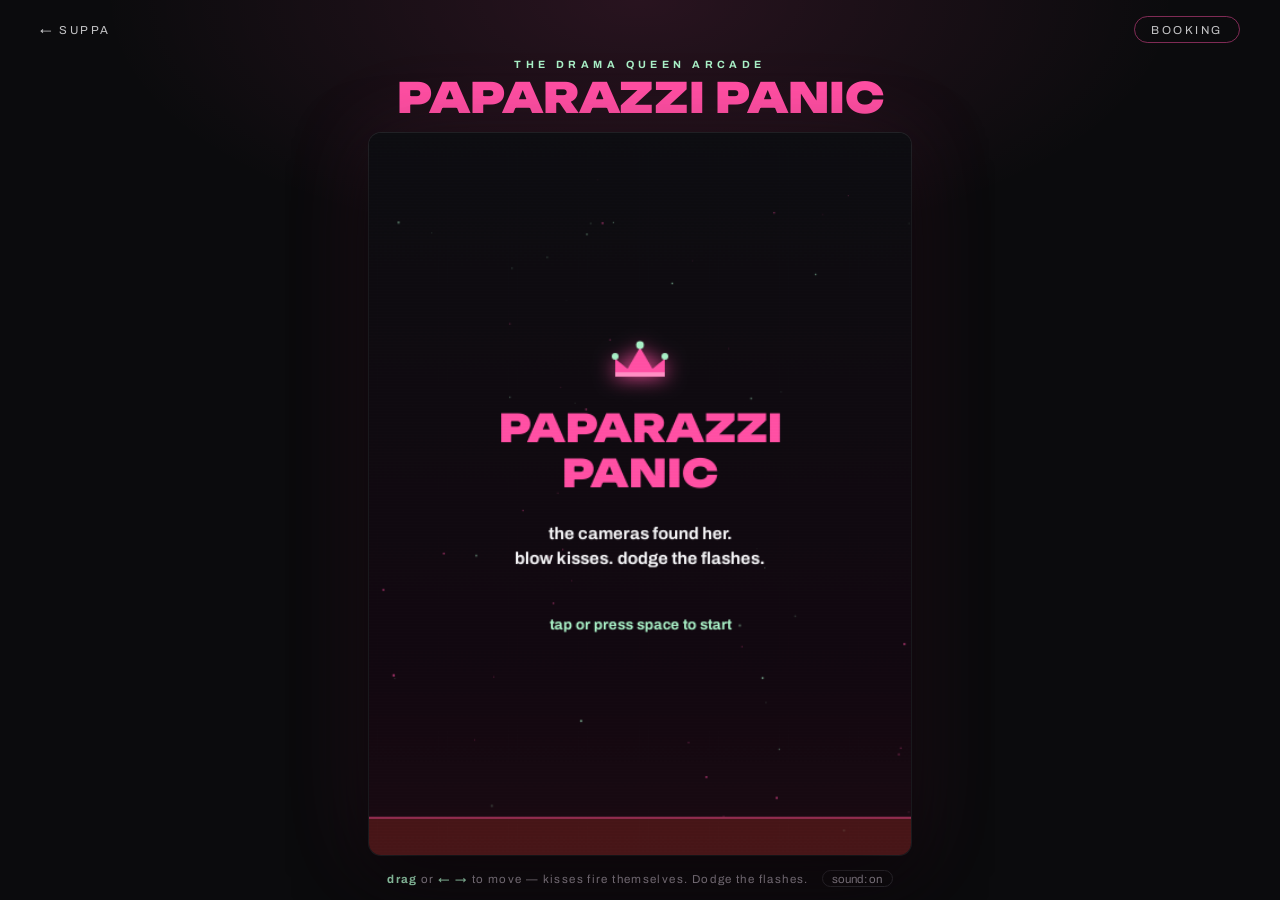
==== play.html @ ea1f2266 "Paparazzi Panic: the Drama Queen arcade Original fixed-shooter mini game themed to the single's fame" ====
<!DOCTYPE html>
<html lang="en">
<head>
  <meta charset="UTF-8">
  <meta name="viewport" content="width=device-width, initial-scale=1.0, user-scalable=no">
  <title>Paparazzi Panic — SUPPA</title>
  <meta name="description" content="Paparazzi Panic — the Drama Queen arcade. Blow kisses, dodge the flashes, survive the wave.">
  <meta property="og:title" content="Paparazzi Panic — SUPPA">
  <meta property="og:description" content="The Drama Queen arcade: blow kisses, dodge the flashes.">
  <meta property="og:image" content="assets/cover.jpg">
  <meta name="theme-color" content="#0b0b0d">
  <link rel="preconnect" href="https://fonts.googleapis.com">
  <link rel="preconnect" href="https://fonts.gstatic.com" crossorigin>
  <link href="https://fonts.googleapis.com/css2?family=Unbounded:wght@600;800;900&family=Archivo:wght@400;500;700&display=swap" rel="stylesheet">
  <style>
    :root {
      --canvas: #0b0b0d; --pink: #ff4fa3; --mint: #a8f0c6;
      --text: #f2f2f4; --muted: #a09aa4;
      --font-display: "Unbounded", "Arial Black", sans-serif;
      --font-sans: "Archivo", system-ui, sans-serif;
    }
    * { margin: 0; padding: 0; box-sizing: border-box; }
    html, body { height: 100%; }
    body {
      background:
        radial-gradient(60% 40% at 50% 0%, rgba(255, 79, 163, 0.12), transparent 70%),
        var(--canvas);
      color: var(--text);
      font-family: var(--font-sans);
      display: flex; flex-direction: column;
      overflow: hidden;
      touch-action: none;
    }
    ::selection { background: var(--mint); color: #0b0b0d; }

    .nav {
      display: flex; align-items: center; justify-content: space-between;
      padding: 1rem clamp(1.2rem, 4vw, 2.5rem);
      flex: 0 0 auto;
    }
    .nav a {
      color: var(--text); text-decoration: none;
      font-size: 0.72rem; letter-spacing: 0.22em; text-transform: uppercase;
      opacity: 0.8; transition: opacity 0.2s;
    }
    .nav a:hover { opacity: 1; }
    .nav__pill {
      border: 1px solid rgba(255, 79, 163, 0.6);
      border-radius: 999px; padding: 0.42rem 1rem;
    }

    .head { text-align: center; flex: 0 0 auto; padding: 0 1rem; }
    .head p {
      color: var(--mint);
      font-size: 0.66rem; font-weight: 700;
      letter-spacing: 0.42em; text-transform: uppercase;
    }
    .head h1 {
      font-family: var(--font-display);
      font-weight: 900;
      font-size: clamp(1.4rem, 5vw, 2.6rem);
      color: var(--pink);
      text-transform: uppercase;
      line-height: 1.05;
      margin-top: 0.35rem;
    }

    .stage {
      flex: 1 1 auto;
      display: flex; align-items: center; justify-content: center;
      padding: 0.8rem 1rem 0.4rem;
      min-height: 0;
    }
    .frame {
      position: relative;
      height: 100%;
      max-height: 100%;
      aspect-ratio: 480 / 640;
      max-width: 94vw;
      border-radius: 12px;
      overflow: hidden;
      box-shadow:
        0 24px 70px rgba(0, 0, 0, 0.65),
        0 0 0 1px #26262b,
        0 0 90px rgba(255, 79, 163, 0.12);
      background: #0d0d10;
    }
    canvas { position: absolute; inset: 0; width: 100%; height: 100%; display: block; }
    /* soft CRT scanlines over the game */
    .frame::after {
      content: "";
      position: absolute; inset: 0; pointer-events: none;
      background: repeating-linear-gradient(0deg, rgba(255,255,255,0.028) 0 1px, transparent 1px 3px);
      mix-blend-mode: overlay;
    }

    .hint {
      flex: 0 0 auto;
      text-align: center;
      color: var(--muted);
      font-size: 0.72rem;
      letter-spacing: 0.12em;
      padding: 0.55rem 1rem calc(0.8rem + env(safe-area-inset-bottom));
    }
    .hint b { color: var(--mint); font-weight: 700; }
    #mute {
      background: none; border: 1px solid #2c2c31; border-radius: 999px;
      color: var(--muted); font: inherit; cursor: pointer;
      padding: 0.1rem 0.6rem; margin-left: 0.6rem;
    }
  </style>
</head>
<body>
  <nav class="nav">
    <a href="index.html">← SUPPA</a>
    <a class="nav__pill" href="index.html#booking">Booking</a>
  </nav>

  <div class="head">
    <p>the drama queen arcade</p>
    <h1>Paparazzi Panic</h1>
  </div>

  <div class="stage">
    <div class="frame">
      <canvas id="game"></canvas>
    </div>
  </div>

  <p class="hint">
    <b>drag</b> or <b>← →</b> to move — kisses fire themselves. Dodge the flashes.
    <button id="mute" aria-label="Toggle sound">sound: on</button>
  </p>

  <script>
  (function () {
    'use strict';

    /* ---------- stage ---------- */
    var W = 480, H = 640;
    var canvas = document.getElementById('game');
    var ctx = canvas.getContext('2d');
    function fit() {
      var dpr = Math.min(window.devicePixelRatio || 1, 2);
      canvas.width = W * dpr; canvas.height = H * dpr;
      ctx.setTransform(dpr, 0, 0, dpr, 0, 0);
    }
    fit(); window.addEventListener('resize', fit);

    var PINK = '#ff4fa3', MINT = '#a8f0c6', INK = '#0b0b0d', WHITE = '#f2f2f4';

    /* ---------- tiny synth (no assets) ---------- */
    var AC = window.AudioContext || window.webkitAudioContext;
    var ac = null, muted = false;
    function beep(freq, dur, type, vol, slide) {
      if (muted) return;
      if (!ac) { try { ac = new AC(); } catch (e) { return; } }
      if (ac.state === 'suspended') ac.resume();
      var o = ac.createOscillator(), g = ac.createGain();
      o.type = type || 'square';
      o.frequency.setValueAtTime(freq, ac.currentTime);
      if (slide) o.frequency.exponentialRampToValueAtTime(Math.max(30, freq + slide), ac.currentTime + dur);
      g.gain.setValueAtTime(vol || 0.05, ac.currentTime);
      g.gain.exponentialRampToValueAtTime(0.0001, ac.currentTime + dur);
      o.connect(g); g.connect(ac.destination);
      o.start(); o.stop(ac.currentTime + dur);
    }
    var sfx = {
      kiss: function () { beep(880, 0.07, 'square', 0.03); },
      pop: function () { beep(520, 0.12, 'square', 0.05, -300); },
      hit: function () { beep(140, 0.3, 'sawtooth', 0.08, -80); },
      wave: function () { beep(440, 0.1, 'square', 0.04); setTimeout(function () { beep(660, 0.1, 'square', 0.04); }, 90); setTimeout(function () { beep(880, 0.14, 'square', 0.04); }, 180); },
    };
    var muteBtn = document.getElementById('mute');
    muteBtn.addEventListener('click', function () {
      muted = !muted;
      muteBtn.textContent = 'sound: ' + (muted ? 'off' : 'on');
    });
    window.addEventListener('keydown', function (e) { if (e.key === 'm' || e.key === 'M') muteBtn.click(); });

    /* ---------- state ---------- */
    var STATE = 'title'; // title | playing | over
    var score = 0, wave = 0, lives = 3;
    var hs = 0;
    try { hs = parseInt(localStorage.getItem('suppa_arcade_hs') || '0', 10) || 0; } catch (e) {}

    var player, kisses, cams, bolts, parts, stars;
    var fireTimer = 0, stepTimer = 0, stepDir = 1, stepEvery = 0.9;
    var shake = 0, flashT = 0, iframes = 0, waveBanner = 0;
    var keys = {};

    function reset() {
      score = 0; wave = 0; lives = 3;
      player = { x: W / 2, y: H - 58, w: 44, h: 30, tx: W / 2 };
      kisses = []; bolts = []; parts = [];
      newWave();
    }

    function newWave() {
      wave++;
      cams = [];
      var cols = Math.min(5 + Math.floor((wave - 1) / 2), 8);
      var rows = Math.min(3 + Math.floor((wave - 1) / 3), 5);
      var gx = 52, gy = 46;
      var ox = (W - (cols - 1) * gx) / 2;
      for (var r = 0; r < rows; r++)
        for (var c = 0; c < cols; c++)
          cams.push({ x: ox + c * gx, y: 86 + r * gy, w: 34, h: 24, flash: 0 });
      stepDir = 1;
      stepEvery = Math.max(0.16, 0.85 - wave * 0.06);
      stepTimer = 0;
      waveBanner = 1.6;
      if (wave > 1) { score += 50; sfx.wave(); }
    }

    /* backdrop stars — slow pink/mint dust */
    stars = [];
    for (var i = 0; i < 60; i++)
      stars.push({ x: Math.random() * W, y: Math.random() * H, s: Math.random() * 1.6 + 0.4, v: Math.random() * 12 + 4, c: Math.random() < 0.5 ? PINK : MINT, a: Math.random() * 0.5 + 0.15 });

    /* ---------- input ---------- */
    window.addEventListener('keydown', function (e) {
      keys[e.key] = true;
      if (e.key === ' ' || e.key === 'Enter') { advance(); e.preventDefault(); }
    });
    window.addEventListener('keyup', function (e) { keys[e.key] = false; });

    function canvasX(e) {
      var r = canvas.getBoundingClientRect();
      var cx = (e.touches ? e.touches[0].clientX : e.clientX) - r.left;
      return cx / r.width * W;
    }
    var dragging = false;
    canvas.addEventListener('pointerdown', function (e) {
      dragging = true;
      if (player) player.tx = canvasX(e);
      advance();
    });
    window.addEventListener('pointermove', function (e) {
      if (dragging && player) player.tx = canvasX(e);
    });
    window.addEventListener('pointerup', function () { dragging = false; });

    function advance() {
      if (STATE === 'title') { reset(); STATE = 'playing'; }
      else if (STATE === 'over') { reset(); STATE = 'playing'; }
    }

    document.addEventListener('visibilitychange', function () {
      paused = document.hidden;
      last = performance.now();
    });

    /* ---------- update ---------- */
    var last = performance.now(), paused = false;

    function update(dt) {
      for (var i = 0; i < stars.length; i++) {
        stars[i].y += stars[i].v * dt;
        if (stars[i].y > H) { stars[i].y = -2; stars[i].x = Math.random() * W; }
      }
      if (STATE !== 'playing') return;

      /* player */
      var sp = 340;
      if (keys.ArrowLeft || keys.a || keys.A) player.tx = player.x - sp * dt * 1.4;
      if (keys.ArrowRight || keys.d || keys.D) player.tx = player.x + sp * dt * 1.4;
      player.tx = Math.max(28, Math.min(W - 28, player.tx));
      player.x += (player.tx - player.x) * Math.min(1, dt * 14);

      /* auto-fire */
      fireTimer -= dt;
      if (fireTimer <= 0) {
        kisses.push({ x: player.x, y: player.y - 22, v: 460 });
        fireTimer = 0.32;
        sfx.kiss();
      }
      for (i = kisses.length - 1; i >= 0; i--) {
        kisses[i].y -= kisses[i].v * dt;
        if (kisses[i].y < -20) kisses.splice(i, 1);
      }

      /* camera ranks step like the classics: sideways, then drop */
      stepTimer += dt;
      var alive = cams.length;
      var quicken = 1 + (1 - alive / Math.max(1, (5 + Math.floor((wave - 1) / 2)) * (3 + Math.floor((wave - 1) / 3)))) * 1.6;
      if (stepTimer >= stepEvery / quicken) {
        stepTimer = 0;
        var minX = 1e9, maxX = -1e9, maxY = -1e9;
        for (i = 0; i < cams.length; i++) { minX = Math.min(minX, cams[i].x); maxX = Math.max(maxX, cams[i].x); maxY = Math.max(maxY, cams[i].y); }
        var drop = (stepDir > 0 && maxX > W - 46) || (stepDir < 0 && minX < 46);
        for (i = 0; i < cams.length; i++) {
          if (drop) cams[i].y += 22; else cams[i].x += stepDir * 16;
        }
        if (drop) stepDir *= -1;
        if (maxY > player.y - 46) loseLife(true);
      }

      /* cameras flash (shoot) */
      var rate = 0.55 + wave * 0.22;
      for (i = 0; i < cams.length; i++) {
        cams[i].flash = Math.max(0, cams[i].flash - dt);
        if (Math.random() < rate * dt / Math.max(6, cams.length) * 10) {
          cams[i].flash = 0.12;
          bolts.push({ x: cams[i].x, y: cams[i].y + 14, v: 210 + wave * 22 });
        }
      }
      for (i = bolts.length - 1; i >= 0; i--) {
        bolts[i].y += bolts[i].v * dt;
        if (bolts[i].y > H + 20) bolts.splice(i, 1);
      }

      /* kisses hit cameras */
      for (i = kisses.length - 1; i >= 0; i--) {
        for (var j = cams.length - 1; j >= 0; j--) {
          if (Math.abs(kisses[i].x - cams[j].x) < 20 && Math.abs(kisses[i].y - cams[j].y) < 16) {
            burst(cams[j].x, cams[j].y);
            cams.splice(j, 1); kisses.splice(i, 1);
            score += 10; sfx.pop();
            break;
          }
        }
      }
      if (!cams.length) newWave();

      /* bolts hit the queen */
      iframes = Math.max(0, iframes - dt);
      for (i = bolts.length - 1; i >= 0; i--) {
        if (Math.abs(bolts[i].x - player.x) < 20 && Math.abs(bolts[i].y - player.y) < 16) {
          bolts.splice(i, 1);
          if (!iframes) loseLife(false);
        }
      }

      for (i = parts.length - 1; i >= 0; i--) {
        var p = parts[i];
        p.x += p.vx * dt; p.y += p.vy * dt; p.vy += 320 * dt; p.t -= dt;
        if (p.t <= 0) parts.splice(i, 1);
      }

      shake = Math.max(0, shake - dt * 30);
      flashT = Math.max(0, flashT - dt);
      waveBanner = Math.max(0, waveBanner - dt);
    }

    function loseLife(fromReach) {
      lives--; shake = 9; flashT = 0.18; iframes = 1.4; sfx.hit();
      if (fromReach) { // ranks reached the carpet: push them back up
        for (var i = 0; i < cams.length; i++) cams[i].y -= 90;
      }
      if (lives <= 0) {
        STATE = 'over';
        if (score > hs) { hs = score; try { localStorage.setItem('suppa_arcade_hs', String(hs)); } catch (e) {} }
      }
    }

    function burst(x, y) {
      for (var i = 0; i < 14; i++) {
        var a = Math.random() * Math.PI * 2, v = Math.random() * 160 + 40;
        parts.push({ x: x, y: y, vx: Math.cos(a) * v, vy: Math.sin(a) * v - 60, t: Math.random() * 0.5 + 0.2, c: Math.random() < 0.6 ? PINK : MINT });
      }
    }

    /* ---------- draw ---------- */
    function heart(x, y, s, color) {
      ctx.save(); ctx.translate(x, y); ctx.scale(s, s);
      ctx.beginPath();
      ctx.moveTo(0, 3);
      ctx.bezierCurveTo(-5, -3, -12, 1, 0, 10);
      ctx.bezierCurveTo(12, 1, 5, -3, 0, 3);
      ctx.fillStyle = color; ctx.fill();
      ctx.restore();
    }

    function crown(x, y, blink) {
      ctx.save(); ctx.translate(x, y);
      if (blink && Math.floor(performance.now() / 90) % 2) ctx.globalAlpha = 0.35;
      ctx.shadowColor = PINK; ctx.shadowBlur = 18;
      ctx.beginPath();
      ctx.moveTo(-22, 12); ctx.lineTo(-22, -4); ctx.lineTo(-11, 5); ctx.lineTo(0, -14);
      ctx.lineTo(11, 5); ctx.lineTo(22, -4); ctx.lineTo(22, 12); ctx.closePath();
      ctx.fillStyle = PINK; ctx.fill();
      ctx.shadowBlur = 0;
      ctx.fillStyle = MINT;
      ctx.beginPath(); ctx.arc(-22, -6, 3, 0, 7); ctx.fill();
      ctx.beginPath(); ctx.arc(0, -16, 3.4, 0, 7); ctx.fill();
      ctx.beginPath(); ctx.arc(22, -6, 3, 0, 7); ctx.fill();
      ctx.fillStyle = 'rgba(255,255,255,0.35)';
      ctx.fillRect(-22, 8, 44, 4);
      ctx.restore();
    }

    function camera(c) {
      ctx.save(); ctx.translate(c.x, c.y);
      ctx.fillStyle = '#1d1d22';
      ctx.strokeStyle = '#2f2f36'; ctx.lineWidth = 1.5;
      roundRect(-17, -11, 34, 22, 4); ctx.fill(); ctx.stroke();
      ctx.fillStyle = '#141418';
      ctx.fillRect(-8, -15, 16, 5);
      ctx.beginPath(); ctx.arc(0, 0, 7.5, 0, 7);
      ctx.fillStyle = c.flash > 0 ? '#ffffff' : MINT; ctx.fill();
      ctx.beginPath(); ctx.arc(0, 0, 3.4, 0, 7);
      ctx.fillStyle = c.flash > 0 ? '#fff' : '#0e2a1c'; ctx.fill();
      if (c.flash > 0) {
        ctx.globalAlpha = c.flash / 0.12 * 0.9;
        ctx.shadowColor = '#fff'; ctx.shadowBlur = 24;
        ctx.beginPath(); ctx.arc(0, 0, 13, 0, 7); ctx.strokeStyle = '#fff'; ctx.lineWidth = 2; ctx.stroke();
        ctx.globalAlpha = 1; ctx.shadowBlur = 0;
      }
      ctx.fillStyle = PINK;
      ctx.fillRect(11, -8, 3, 3);
      ctx.restore();
    }

    function roundRect(x, y, w, h, r) {
      ctx.beginPath();
      ctx.moveTo(x + r, y);
      ctx.arcTo(x + w, y, x + w, y + h, r);
      ctx.arcTo(x + w, y + h, x, y + h, r);
      ctx.arcTo(x, y + h, x, y, r);
      ctx.arcTo(x, y, x + w, y, r);
      ctx.closePath();
    }

    function text(str, x, y, size, color, font, align) {
      ctx.fillStyle = color;
      ctx.font = (font === 'd' ? '900 ' + size + 'px Unbounded' : '700 ' + size + 'px Archivo');
      ctx.textAlign = align || 'center';
      ctx.fillText(str, x, y);
    }

    function draw() {
      ctx.clearRect(0, 0, W, H);
      var sx = shake ? (Math.random() - 0.5) * shake : 0;
      var sy = shake ? (Math.random() - 0.5) * shake : 0;
      ctx.save(); ctx.translate(sx, sy);

      /* stage backdrop */
      var g = ctx.createLinearGradient(0, 0, 0, H);
      g.addColorStop(0, '#0d0d11'); g.addColorStop(0.75, '#120810'); g.addColorStop(1, '#1a0a12');
      ctx.fillStyle = g; ctx.fillRect(-10, -10, W + 20, H + 20);
      for (var i = 0; i < stars.length; i++) {
        ctx.globalAlpha = stars[i].a;
        ctx.fillStyle = stars[i].c;
        ctx.fillRect(stars[i].x, stars[i].y, stars[i].s, stars[i].s);
      }
      ctx.globalAlpha = 1;
      /* the red carpet */
      ctx.fillStyle = 'rgba(232, 67, 45, 0.22)';
      ctx.fillRect(0, H - 34, W, 34);
      ctx.fillStyle = 'rgba(255, 79, 163, 0.4)';
      ctx.fillRect(0, H - 34, W, 2);

      if (STATE === 'playing' || STATE === 'over') {
        for (i = 0; i < kisses.length; i++) heart(kisses[i].x, kisses[i].y, 1.15, PINK);
        for (i = 0; i < cams.length; i++) camera(cams[i]);
        ctx.fillStyle = '#fff';
        for (i = 0; i < bolts.length; i++) {
          ctx.save(); ctx.translate(bolts[i].x, bolts[i].y);
          ctx.shadowColor = '#fff'; ctx.shadowBlur = 8;
          ctx.beginPath();
          ctx.moveTo(0, -8); ctx.lineTo(3.4, -1); ctx.lineTo(0.8, -1); ctx.lineTo(2.6, 8); ctx.lineTo(-3.4, 0); ctx.lineTo(-0.8, 0);
          ctx.closePath(); ctx.fill();
          ctx.restore();
        }
        for (i = 0; i < parts.length; i++) {
          ctx.globalAlpha = Math.min(1, parts[i].t * 3);
          ctx.fillStyle = parts[i].c;
          ctx.fillRect(parts[i].x, parts[i].y, 3, 3);
        }
        ctx.globalAlpha = 1;
        if (STATE === 'playing') crown(player.x, player.y, iframes > 0);

        /* HUD */
        text('DRAMA PTS ' + score, 14, 28, 13, MINT, 's', 'left');
        for (i = 0; i < 3; i++) heart(W - 22 - i * 22, 22, 1.35, i < lives ? PINK : 'rgba(255,255,255,0.12)');
        if (waveBanner > 0 && STATE === 'playing') {
          ctx.globalAlpha = Math.min(1, waveBanner);
          text('WAVE ' + wave, W / 2, H / 2 - 60, 30, PINK, 'd');
          ctx.globalAlpha = 1;
        }
      }

      if (STATE === 'title') {
        crown(W / 2, H / 2 - 116, false);
        text('PAPARAZZI', W / 2, H / 2 - 46, 34, PINK, 'd');
        text('PANIC', W / 2, H / 2 - 6, 34, PINK, 'd');
        text('the cameras found her.', W / 2, H / 2 + 40, 15, WHITE, 's');
        text('blow kisses. dodge the flashes.', W / 2, H / 2 + 62, 15, WHITE, 's');
        text('tap or press space to start', W / 2, H / 2 + 120, 13, MINT, 's');
        if (hs) text('best: ' + hs, W / 2, H / 2 + 148, 12, '#a09aa4', 's');
      }

      if (STATE === 'over') {
        ctx.fillStyle = 'rgba(11, 11, 13, 0.72)';
        ctx.fillRect(0, 0, W, H);
        text('THE DRAMA', W / 2, H / 2 - 66, 30, PINK, 'd');
        text('GOT HER', W / 2, H / 2 - 28, 30, PINK, 'd');
        text('drama pts: ' + score, W / 2, H / 2 + 18, 16, WHITE, 's');
        text(score >= hs && score > 0 ? 'new best!' : 'best: ' + hs, W / 2, H / 2 + 44, 14, MINT, 's');
        text('tap or press space for an encore', W / 2, H / 2 + 96, 13, MINT, 's');
      }

      ctx.restore();
      if (flashT > 0) {
        ctx.globalAlpha = flashT / 0.18 * 0.5;
        ctx.fillStyle = '#fff';
        ctx.fillRect(0, 0, W, H);
        ctx.globalAlpha = 1;
      }
    }

    /* ---------- loop ---------- */
    function frame(now) {
      var dt = Math.min(0.033, (now - last) / 1000);
      last = now;
      if (!paused) { update(dt); draw(); }
      requestAnimationFrame(frame);
    }
    requestAnimationFrame(frame);
  })();
  </script>
</body>
</html>
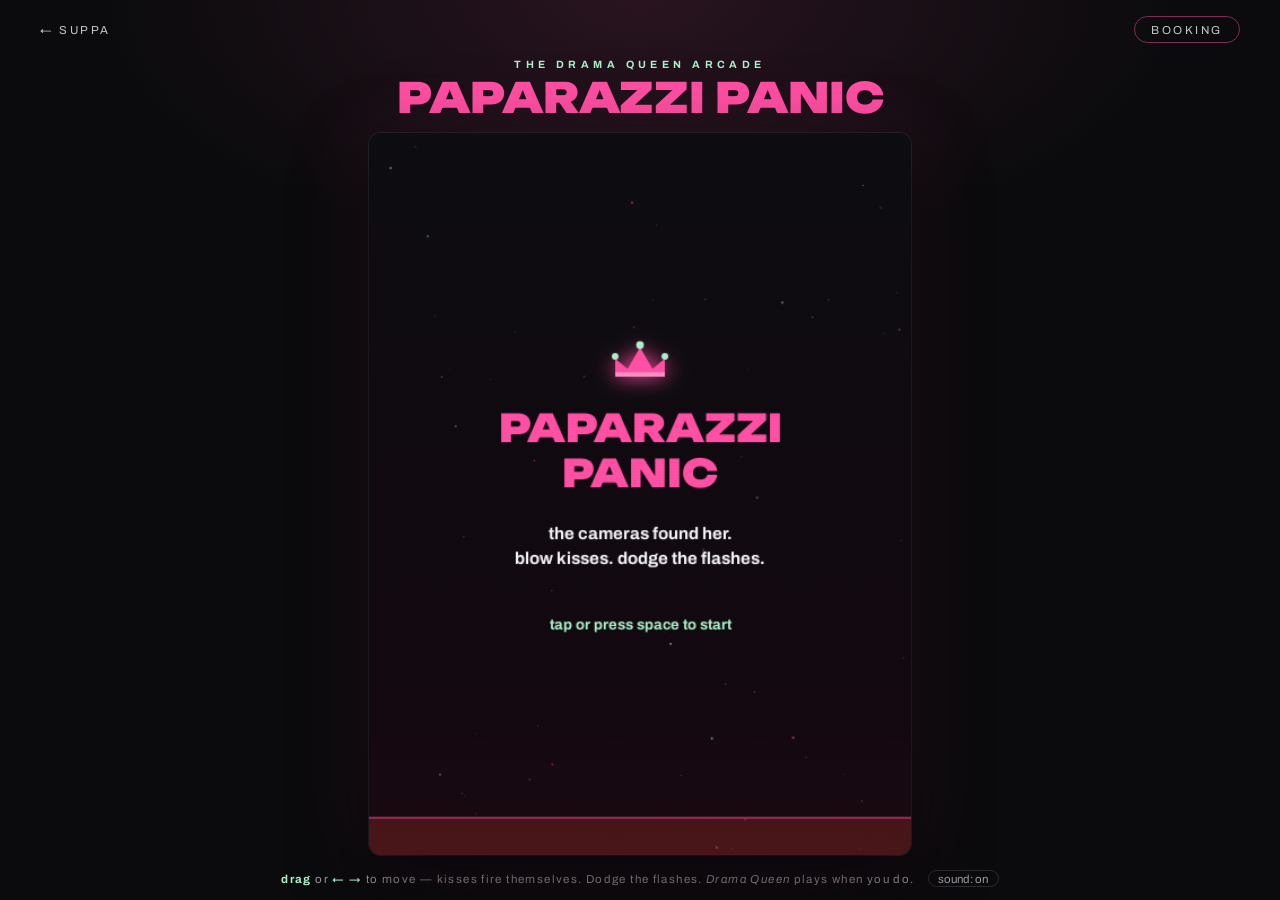
==== commit 18b4b6eb: "The single plays behind the game Drama Queen (2:21 master, transcoded to 160kbps AAC) loops under Pa" ====
--- a/play.html
+++ b/play.html
@@ -129,6 +129,7 @@
 
   <p class="hint">
     <b>drag</b> or <b>← →</b> to move — kisses fire themselves. Dodge the flashes.
+    <em>Drama Queen</em> plays when you do.
     <button id="mute" aria-label="Toggle sound">sound: on</button>
   </p>
 
@@ -171,9 +172,18 @@
       hit: function () { beep(140, 0.3, 'sawtooth', 0.08, -80); },
       wave: function () { beep(440, 0.1, 'square', 0.04); setTimeout(function () { beep(660, 0.1, 'square', 0.04); }, 90); setTimeout(function () { beep(880, 0.14, 'square', 0.04); }, 180); },
     };
+    /* the single itself plays behind the game */
+    var bgm = new Audio('assets/drama-queen.m4a');
+    bgm.loop = true;
+    bgm.volume = 0.55;
+    bgm.preload = 'auto';
+    var bgmStarted = false;
+    window.__pp = { bgm: bgm }; // debug/tuning handle
+
     var muteBtn = document.getElementById('mute');
     muteBtn.addEventListener('click', function () {
       muted = !muted;
+      bgm.muted = muted;
       muteBtn.textContent = 'sound: ' + (muted ? 'off' : 'on');
     });
     window.addEventListener('keydown', function (e) { if (e.key === 'm' || e.key === 'M') muteBtn.click(); });
@@ -242,13 +252,20 @@
     window.addEventListener('pointerup', function () { dragging = false; });
 
     function advance() {
-      if (STATE === 'title') { reset(); STATE = 'playing'; }
-      else if (STATE === 'over') { reset(); STATE = 'playing'; }
+      if (STATE === 'title' || STATE === 'over') {
+        reset(); STATE = 'playing';
+        /* first tap doubles as the autoplay gesture */
+        bgm.play().then(function () { bgmStarted = true; }).catch(function () {});
+      }
     }
 
     document.addEventListener('visibilitychange', function () {
       paused = document.hidden;
       last = performance.now();
+      if (bgmStarted) {
+        if (paused) bgm.pause();
+        else bgm.play().catch(function () {});
+      }
     });
 
     /* ---------- update ---------- */
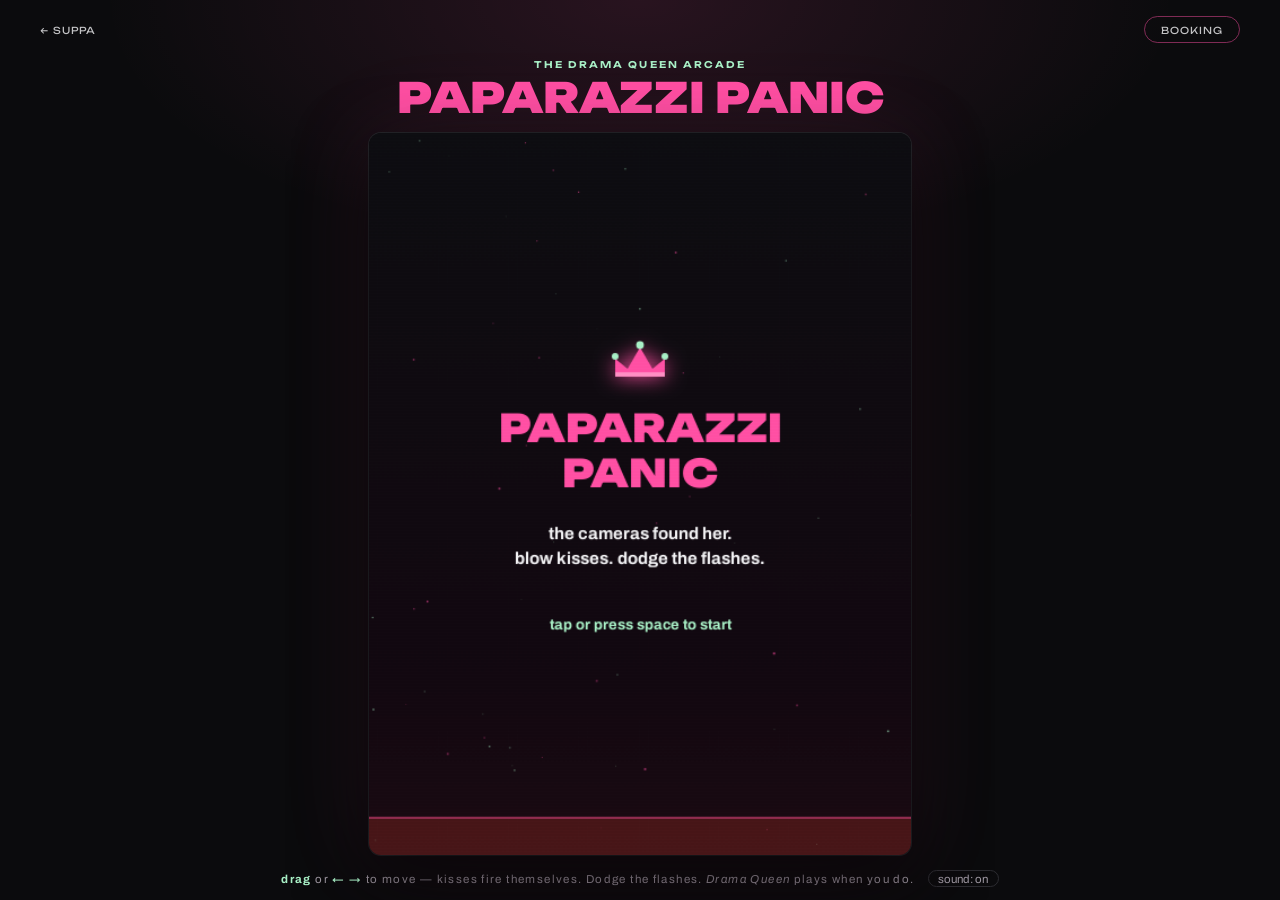
==== commit 9fef99bf: "One display voice: Unbounded for every header-ish text Eyebrows, labels, nav links, buttons, socials" ====
--- a/play.html
+++ b/play.html
@@ -40,7 +40,8 @@
     }
     .nav a {
       color: var(--text); text-decoration: none;
-      font-size: 0.72rem; letter-spacing: 0.22em; text-transform: uppercase;
+      font-family: var(--font-display);
+      font-size: 0.6rem; letter-spacing: 0.1em; text-transform: uppercase;
       opacity: 0.8; transition: opacity 0.2s;
     }
     .nav a:hover { opacity: 1; }
@@ -52,8 +53,9 @@
     .head { text-align: center; flex: 0 0 auto; padding: 0 1rem; }
     .head p {
       color: var(--mint);
-      font-size: 0.66rem; font-weight: 700;
-      letter-spacing: 0.42em; text-transform: uppercase;
+      font-family: var(--font-display);
+      font-size: 0.58rem; font-weight: 600;
+      letter-spacing: 0.22em; text-transform: uppercase;
     }
     .head h1 {
       font-family: var(--font-display);
@@ -441,7 +443,9 @@
 
     function text(str, x, y, size, color, font, align) {
       ctx.fillStyle = color;
-      ctx.font = (font === 'd' ? '900 ' + size + 'px Unbounded' : '700 ' + size + 'px Archivo');
+      ctx.font = font === 'd' ? '900 ' + size + 'px Unbounded'
+               : font === 'u' ? '600 ' + size + 'px Unbounded'
+               : '700 ' + size + 'px Archivo';
       ctx.textAlign = align || 'center';
       ctx.fillText(str, x, y);
     }
@@ -489,7 +493,7 @@
         if (STATE === 'playing') crown(player.x, player.y, iframes > 0);
 
         /* HUD */
-        text('DRAMA PTS ' + score, 14, 28, 13, MINT, 's', 'left');
+        text('DRAMA PTS ' + score, 14, 28, 11, MINT, 'u', 'left');
         for (i = 0; i < 3; i++) heart(W - 22 - i * 22, 22, 1.35, i < lives ? PINK : 'rgba(255,255,255,0.12)');
         if (waveBanner > 0 && STATE === 'playing') {
           ctx.globalAlpha = Math.min(1, waveBanner);
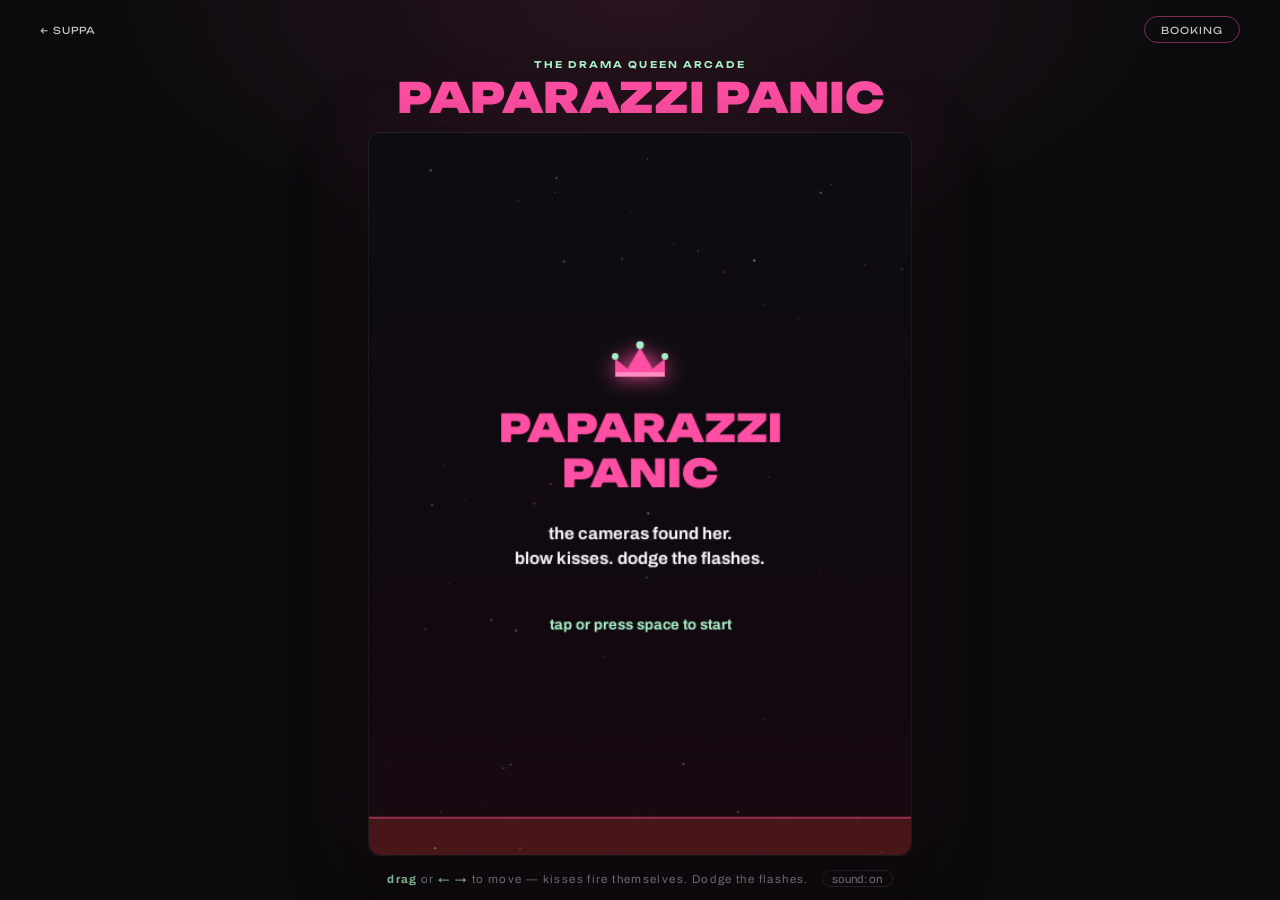
==== commit fce848f5: "Pre-release mode: coming soon everywhere, the leak stays secret All release claims and streaming CTA" ====
--- a/play.html
+++ b/play.html
@@ -131,7 +131,6 @@
 
   <p class="hint">
     <b>drag</b> or <b>← →</b> to move — kisses fire themselves. Dodge the flashes.
-    <em>Drama Queen</em> plays when you do.
     <button id="mute" aria-label="Toggle sound">sound: on</button>
   </p>
 
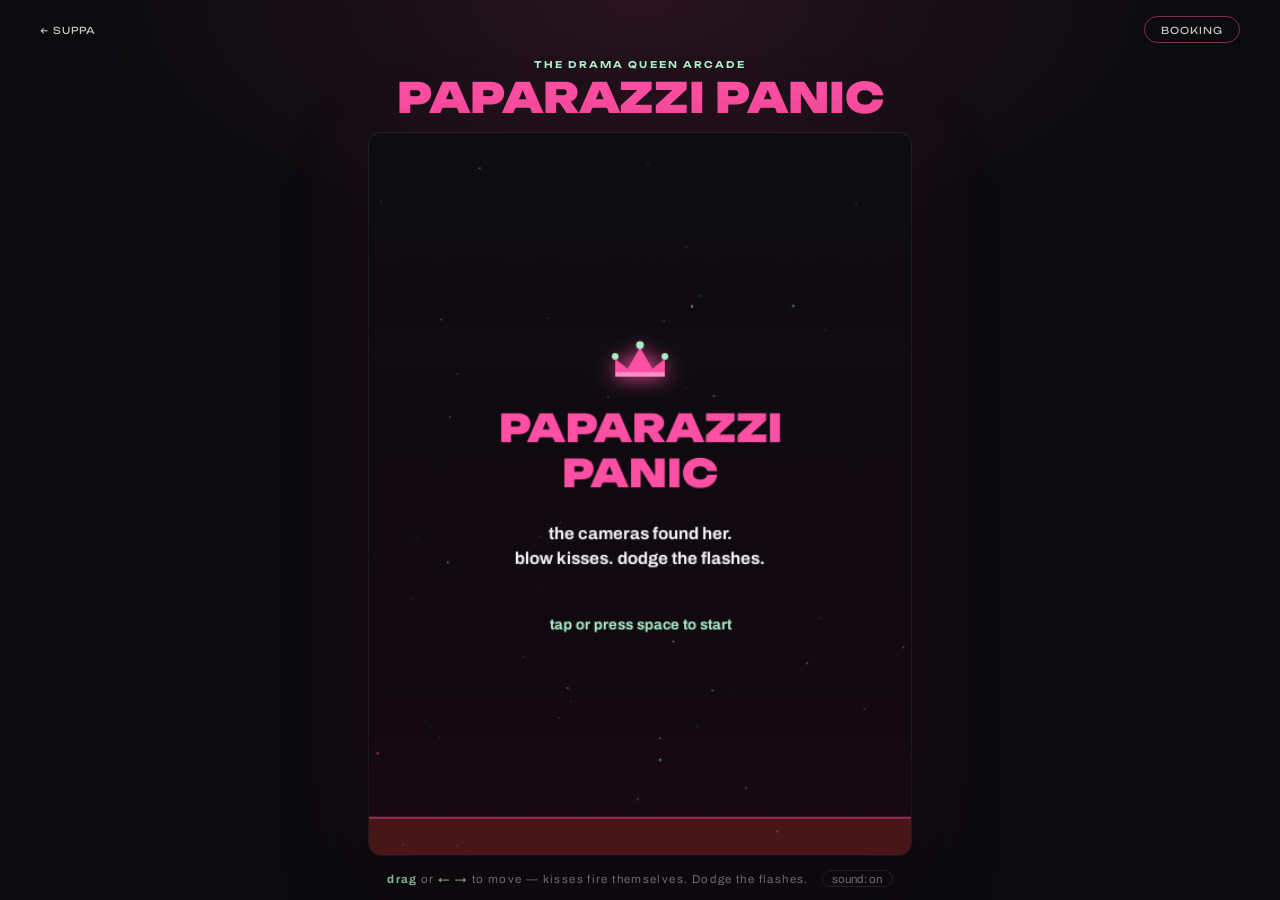
==== commit 4b8889f1: "Park the game soundtrack behind a flag (off for now) BGM_ENABLED=false: the game runs silent apart f" ====
--- a/play.html
+++ b/play.html
@@ -173,18 +173,17 @@
       hit: function () { beep(140, 0.3, 'sawtooth', 0.08, -80); },
       wave: function () { beep(440, 0.1, 'square', 0.04); setTimeout(function () { beep(660, 0.1, 'square', 0.04); }, 90); setTimeout(function () { beep(880, 0.14, 'square', 0.04); }, 180); },
     };
-    /* the single itself plays behind the game */
-    var bgm = new Audio('assets/drama-queen.m4a');
-    bgm.loop = true;
-    bgm.volume = 0.55;
-    bgm.preload = 'auto';
+    /* the single behind the game — parked for now; flip to true at release */
+    var BGM_ENABLED = false;
+    var bgm = BGM_ENABLED ? new Audio('assets/drama-queen.m4a') : null;
+    if (bgm) { bgm.loop = true; bgm.volume = 0.55; bgm.preload = 'auto'; }
     var bgmStarted = false;
     window.__pp = { bgm: bgm }; // debug/tuning handle
 
     var muteBtn = document.getElementById('mute');
     muteBtn.addEventListener('click', function () {
       muted = !muted;
-      bgm.muted = muted;
+      if (bgm) bgm.muted = muted;
       muteBtn.textContent = 'sound: ' + (muted ? 'off' : 'on');
     });
     window.addEventListener('keydown', function (e) { if (e.key === 'm' || e.key === 'M') muteBtn.click(); });
@@ -256,7 +255,7 @@
       if (STATE === 'title' || STATE === 'over') {
         reset(); STATE = 'playing';
         /* first tap doubles as the autoplay gesture */
-        bgm.play().then(function () { bgmStarted = true; }).catch(function () {});
+        if (bgm) bgm.play().then(function () { bgmStarted = true; }).catch(function () {});
       }
     }
 
